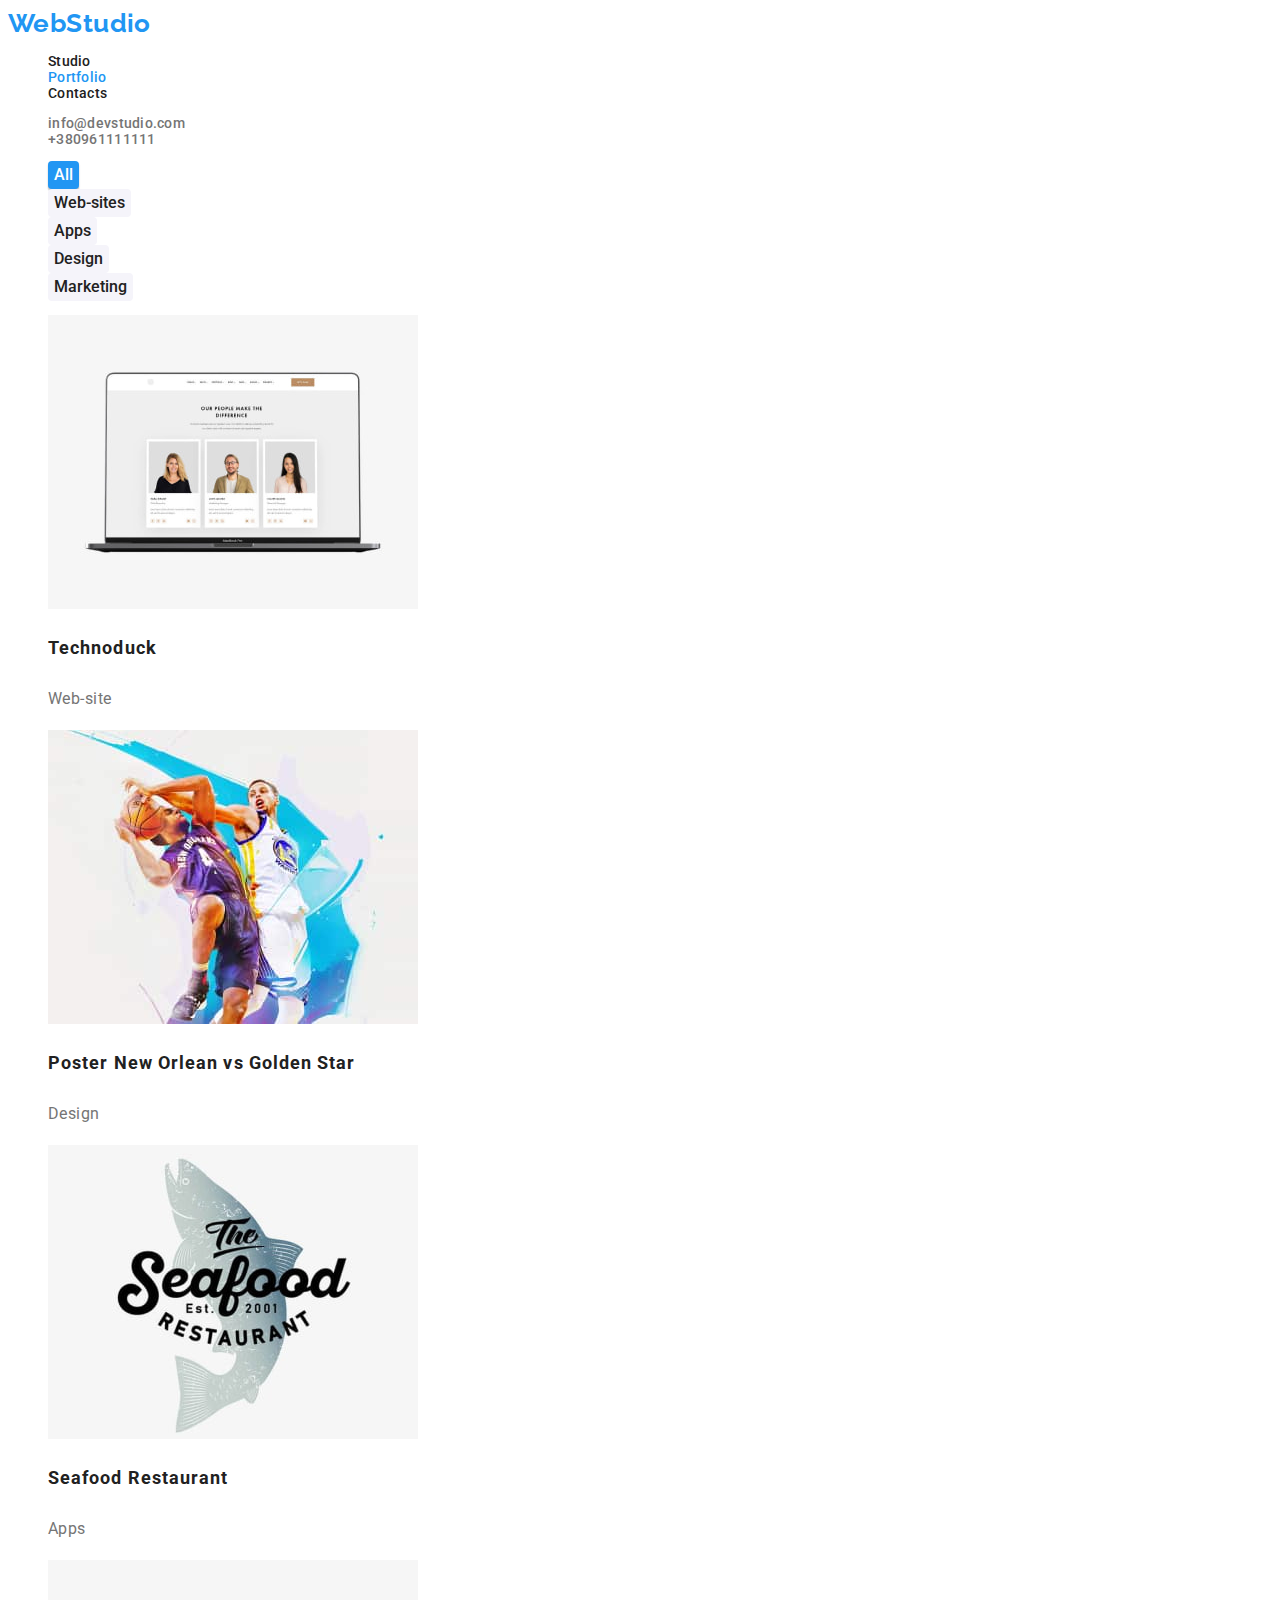
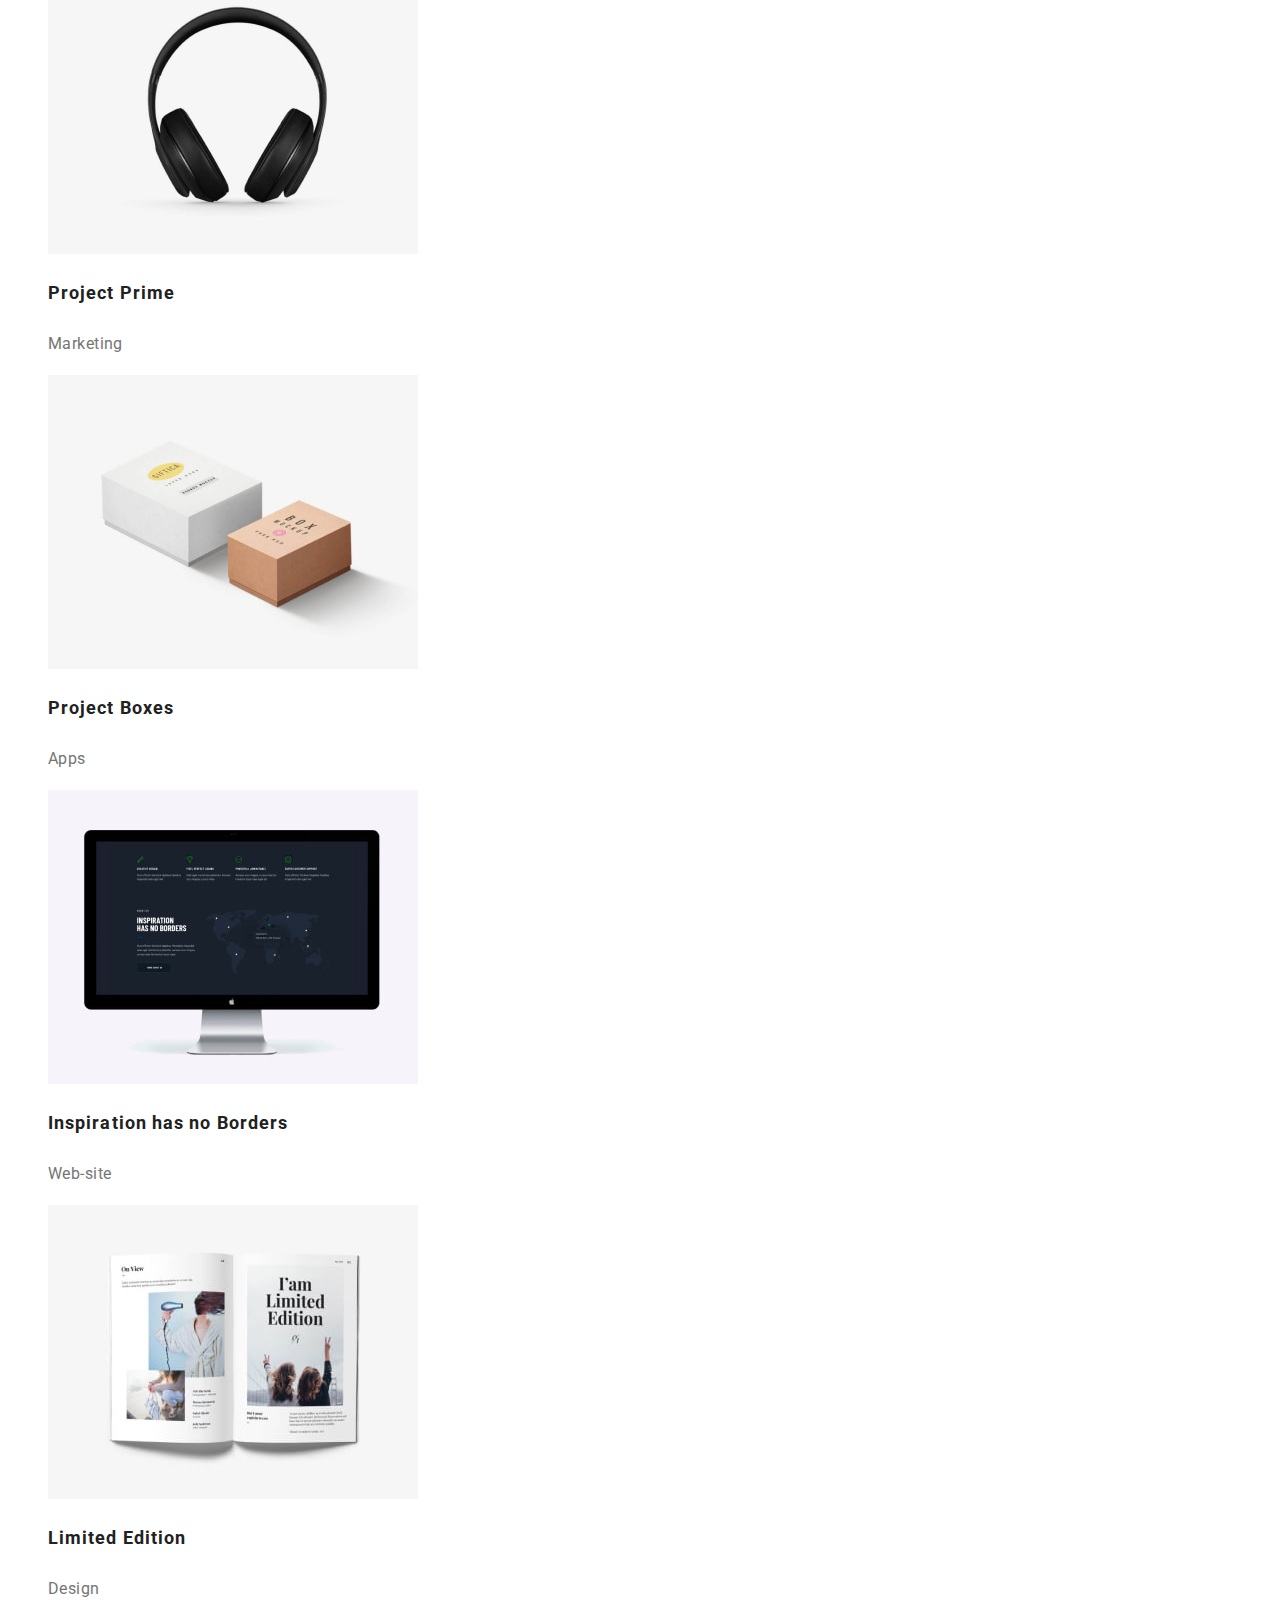
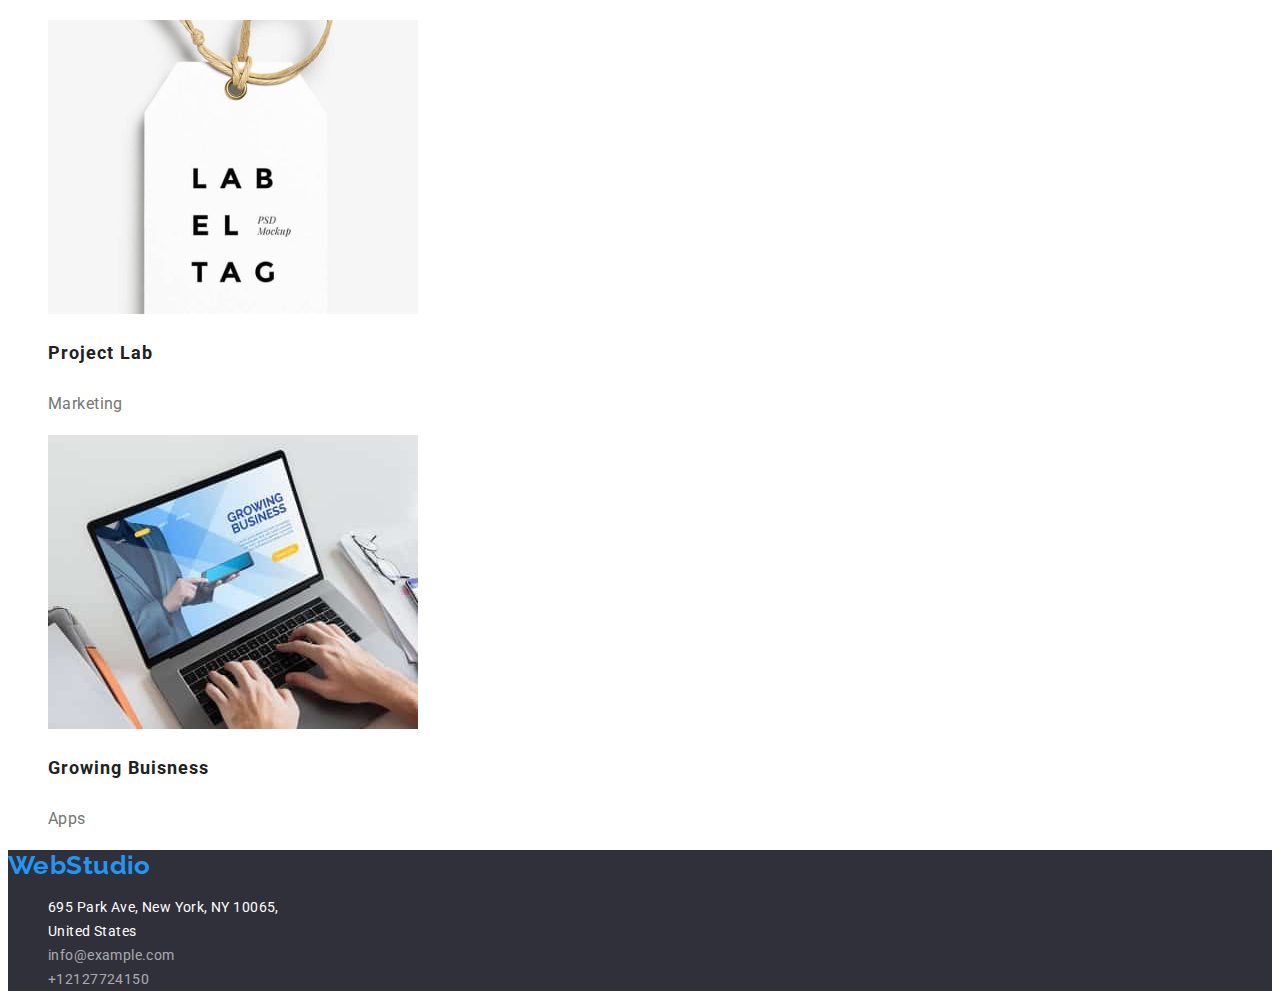
==== portfolio.html @ 9b54ccd7 "HW3 Clone, Copy & Paste" ====
<!DOCTYPE html>
<html lang="en">
  <head>
    <meta charset="UTF-8" />
    <meta http-equiv="X-UA-Compatible" content="IE=edge" />
    <meta name="viewport" content="width=device-width, initial-scale=1.0" />
    <title>Jose Portfolio HW</title>
    <!-- Link to css style sheet -->
    <link rel="stylesheet" href="./css/styles.css" />
    <link rel="preconnect" href="https://fonts.googleapis.com" />
    <link rel="preconnect" href="https://fonts.gstatic.com" crossorigin />
    <link
      href="https://fonts.googleapis.com/css2?family=Raleway:wght@700&family=Roboto:wght@400;500;700;900&display=swap"
      rel="stylesheet"
    />
  </head>
  <body>
    <header>
      <nav>
        <a class="logo" href="./index.html">WebStudio</a>
        <!-- Header Navigation -->
        <ul class="page-traverse">
          <li>
            <a class="traverse" href="./index.html" title="studio"
              >Studio</a
            >
          </li>
          <li>
            <a class="traverse current-page" href="./portfolio.html">Portfolio</a>
          </li>
          <li>
            <a class="traverse" href="#">Contacts</a>
          </li>
        </ul>
      </nav>
      <!-- Header Contact Details -->
      <ul class="header-contacts-list">
        <li>
          <a class="header-contacts-link" href="mailto:info@devstudio.com"
            >info@devstudio.com</a
          >
        </li>
        <li>
          <a class="header-contacts-link" href="tel:+380961111111">+380961111111</a>
        </li>
      </ul>
    </header>
    <!-- Filters Section -->
    <main>
      <section>
        <ul>
          <li><button class="portfolio-filter current-filter" type="button">All</button></li>
          <li><button class="portfolio-filter" type="button">Web-sites</button></li>
          <li><button class="portfolio-filter" type="button">Apps</button></li>
          <li><button class="portfolio-filter" type="button">Design</button></li>
          <li><button class="portfolio-filter" type="button">Marketing</button></li>
        </ul>
        <!-- Product Section -->
        <ul class="product-details-list">
          <li>
            <img
              src="./images/hportfolioimgone.jpg"
              alt="Image of open laptop"
              width="370"
            />
            <h3 class="product-details-item">Technoduck</h3>
            <p class="product-details-category">Web-site</p>
          </li>
          <li>
            <img
              src="./images/iportfolioimgtwo.jpg"
              alt="Image of two basketball players"
              width="370"
            />
            <h3 class="product-details-item">Poster New Orlean vs Golden Star</h3>
            <p class="product-details-category">Design</p>
          </li>
          <li>
            <img
              src="./images/jportfolioimgthree.jpg"
              alt="Image of seafood restaraunt logo"
              width="370"
            />
            <h3 class="product-details-item">Seafood Restaurant</h3>
            <p class="product-details-category">Apps</p>
          </li>
          <li>
            <img
              src="./images/kportfolioimgfour.jpg"
              alt="Image of headphones"
              width="370"
            />
            <h3 class="product-details-item">Project Prime</h3>
            <p class="product-details-category">Marketing</p>
          </li>
          <li>
            <img
              src="./images/lportfolioimgfive.jpg"
              alt="Image of product boxes"
              width="370"
            />
            <h3 class="product-details-item">Project Boxes</h3>
            <p class="product-details-category">Apps</p>
          </li>
          <li>
            <img
              src="./images/mportfolioimgsix.jpg"
              alt="Image of iMac"
              width="370"
            />
            <h3 class="product-details-item">Inspiration has no Borders</h3>
            <p class="product-details-category">Web-site</p>
          </li>
          <li>
            <img
              src="./images/nportfolioimgseven.jpg"
              alt="Image of open book"
              width="370"
            />
            <h3 class="product-details-item">Limited Edition</h3>
            <p class="product-details-category">Design</p>
          </li>
          <li>
            <img
              src="./images/oportfolioimgeight.jpg"
              alt="Image of label tag"
              width="370"
            />
            <h3 class="product-details-item">Project Lab</h3>
            <p class="product-details-category">Marketing</p>
          </li>
          <li>
            <img
              src="./images/pportfolioimgnine.jpg"
              alt="Image of typing on laptop"
              width="370"
            />
            <h3 class="product-details-item">Growing Buisness</h3>
            <p class="product-details-category">Apps</p>
          </li>
        </ul>
      </section>
    </main>

    <footer class="footer-section">
      <a class="logo" href="./index.html">WebStudio</a>
      <address>
        <ul class="footer-contacts-list">
          <li>
            <a class="footer-contacts-address" href="https://goo.gl/maps/7hkbFZoG83Kui2D87"
              target="_blank"
              >695 Park Ave, New York, NY 10065, <br />
              United States</a
            >
          </li>
          <li>
            <a class="footer-contacts-link" href="mailto:info@example.com"
              >info@example.com</a
            >
          </li>
          <li>
            <a class="footer-contacts-link" href="tel:+12127724150">+12127724150</a>
          </li>
        </ul>
      </address>
    </footer>
  </body>
</html>
---- css/styles.css ----
/* Repeated Page Themes */
:root {
    --primary-text-color: #212121;
    --secondary-text-color: #757575;
}

body {
    font-family: 'Roboto';
    font-style: normal;
    font-size: 14px;
    font-weight: 400;
    letter-spacing: 0.03em;
    color: var(--primary-text-color);
    background-color: #FFFFFF;
}

ul {
    list-style-type: none;
}

/* Header */
.logo {
    font-family: 'Raleway';
    font-style: normal;
    font-weight: 700;
    font-size: 26px;
    line-height: calc(31/26);
    /* identical to box height */
    color: #2196F3;
    text-decoration: none;
}

.traverse {
    font-weight: 500;
    font-size: 14px;
    line-height: calc(16/14);
    letter-spacing: 0.02em;
    color: var(--primary-text-color);
    text-decoration: none

}

.current-page {
    color: rgba(33, 150, 243, 1);
}

.traverse:hover,
.traverse:focus {
    color: #2196F3;
}

.header-contacts-link {
    font-weight: 500;
    font-size: 14px;
    line-height: calc(16/14);
    letter-spacing: 0.02em;
    color: var(--secondary-text-color);
    text-decoration: none
}

.header-contacts-link:hover,
.header-contacts-link:focus {
    color: #2196F3;
}

/* Hero Section */
.hero {
    background-color: #2F303A;
}

.hero-title {
    font-weight: 900;
    font-size: 44px;
    line-height: calc(60/44);
    /* or 136% */
    text-align: center;
    letter-spacing: 0.06em;
    text-transform: uppercase;
    color: #FFFFFF;
}

.hero-button {
    font-family: 'Roboto';
    font-weight: 700;
    font-size: 16px;
    line-height: calc(30/16);
    /* identical to box height, or 188% */
    display: flex;
    align-items: center;
    text-align: center;
    letter-spacing: 0.06em;
    color: #FFFFFF;
    background-color: #2196F3;
    box-shadow: 0px 4px 4px rgba(0, 0, 0, 0.15);
    border-radius: 4px;
    cursor: pointer
}

.hero-button:hover,
.hero-button:focus {
    background-color: rgba(24, 140, 232, 1);
}

/* Benefits */
.benefit-title {
    font-weight: 700;
    line-height: calc(16/14);
    text-transform: uppercase;
}

.benefit-summary {
    line-height: calc(24/14);
    /* or 171% */
    color: var(--secondary-text-color);
}

/* What we do */
.what-we-do-title {
    font-weight: 700;
    font-size: 36px;
    line-height: calc(42/36);
    text-align: center;
}

/* Our Team Bottom */
.our-team {
    background-color: #F5F4FA;
}

.our-team-title {
    font-weight: 700;
    font-size: 36px;
    line-height: calc(42/36);
    text-align: center;
}

.our-team-name {
    font-weight: 500;
    font-size: 16px;
    line-height: calc(19/16);
    /* identical to box height */    
    text-align: center;
}

.our-team-role {
    font-size: 16px;
    line-height: calc(19/16);
    /* identical to box height */
    text-align: center;
    color: var(--secondary-text-color);
}

/* Footer */
.footer-section {
    background-color: #2F303A;
}

.footer-contacts-address {
    font-family: 'Roboto';
    font-style: normal;
    font-weight: 400;
    font-size: 14px;
    line-height: calc(24/14);
    /* or 171% */
    letter-spacing: 0.03em;
    color: #FFFFFF;
    text-decoration: none;
}

.footer-contacts-address:hover,
.footer-contacts-address:focus {
    color: #2196F3;
}

.footer-contacts-link {
    font-family: 'Roboto';
    font-style: normal;
    font-weight: 400;
    font-size: 14px;
    line-height: calc(24/14);
    /* or 171% */    
    color: rgba(255, 255, 255, 0.6);
    text-decoration: none;
}

.footer-contacts-link:hover,
.footer-contacts-link:focus {
    color: #2196F3;
}

/* Porfolio Styles */
/* Portfolio Filters Section */
.portfolio-filter {
    font-family: 'Roboto';
    font-weight: 500;
    font-size: 16px;
    line-height: calc(26/16);
    /* identical to box height, or 162% */   
    text-align: center;   
    color: var(--primary-text-color);
    background-color: #F5F4FA;
    border-radius: 4px;
    border: none;
    cursor: pointer;
}

.portfolio-filter:hover,
.portfolio-filter:focus {
    font-family: 'Roboto';
    font-style: normal;
    font-weight: 500;
    font-size: 16px;
    line-height: calc(26/16);
    /* identical to box height, or 162% */
    text-align: center;
    letter-spacing: 0.03em;
    color: #FFFFFF;
    background-color: #2196F3;
    /* shadow-middle */
    box-shadow: 0px 3px 1px rgba(0, 0, 0, 0.1), 0px 1px 2px
     rgba(0, 0, 0, 0.388), 0px 2px 2px rgba(0, 0, 0, 0.12);
    border-radius: 4px;
}

.current-filter {
    background-color: #2196F3;
    /* shadow-middle */    
    box-shadow: 0px 3px 1px rgba(0, 0, 0, 0.1), 0px 1px 2px
    rgba(0, 0, 0, 0.08), 0px 2px 2px rgba(0, 0, 0, 0.12);
    border-radius: 4px;
    color: white;
}

/* Portfiolio Product Section */
.product-details-item {    
    font-weight: 700;
    font-size: 18px;
    line-height: calc(36/18);
    /* identical to box height, or 200% */    
    letter-spacing: 0.06em;    
    color: var(--primary-text-color);
}

.product-details-category {
    font-size: 16px;
    line-height: calc(30/16);
    /* identical to box height, or 188% */
    color: var(--secondary-text-color);
}
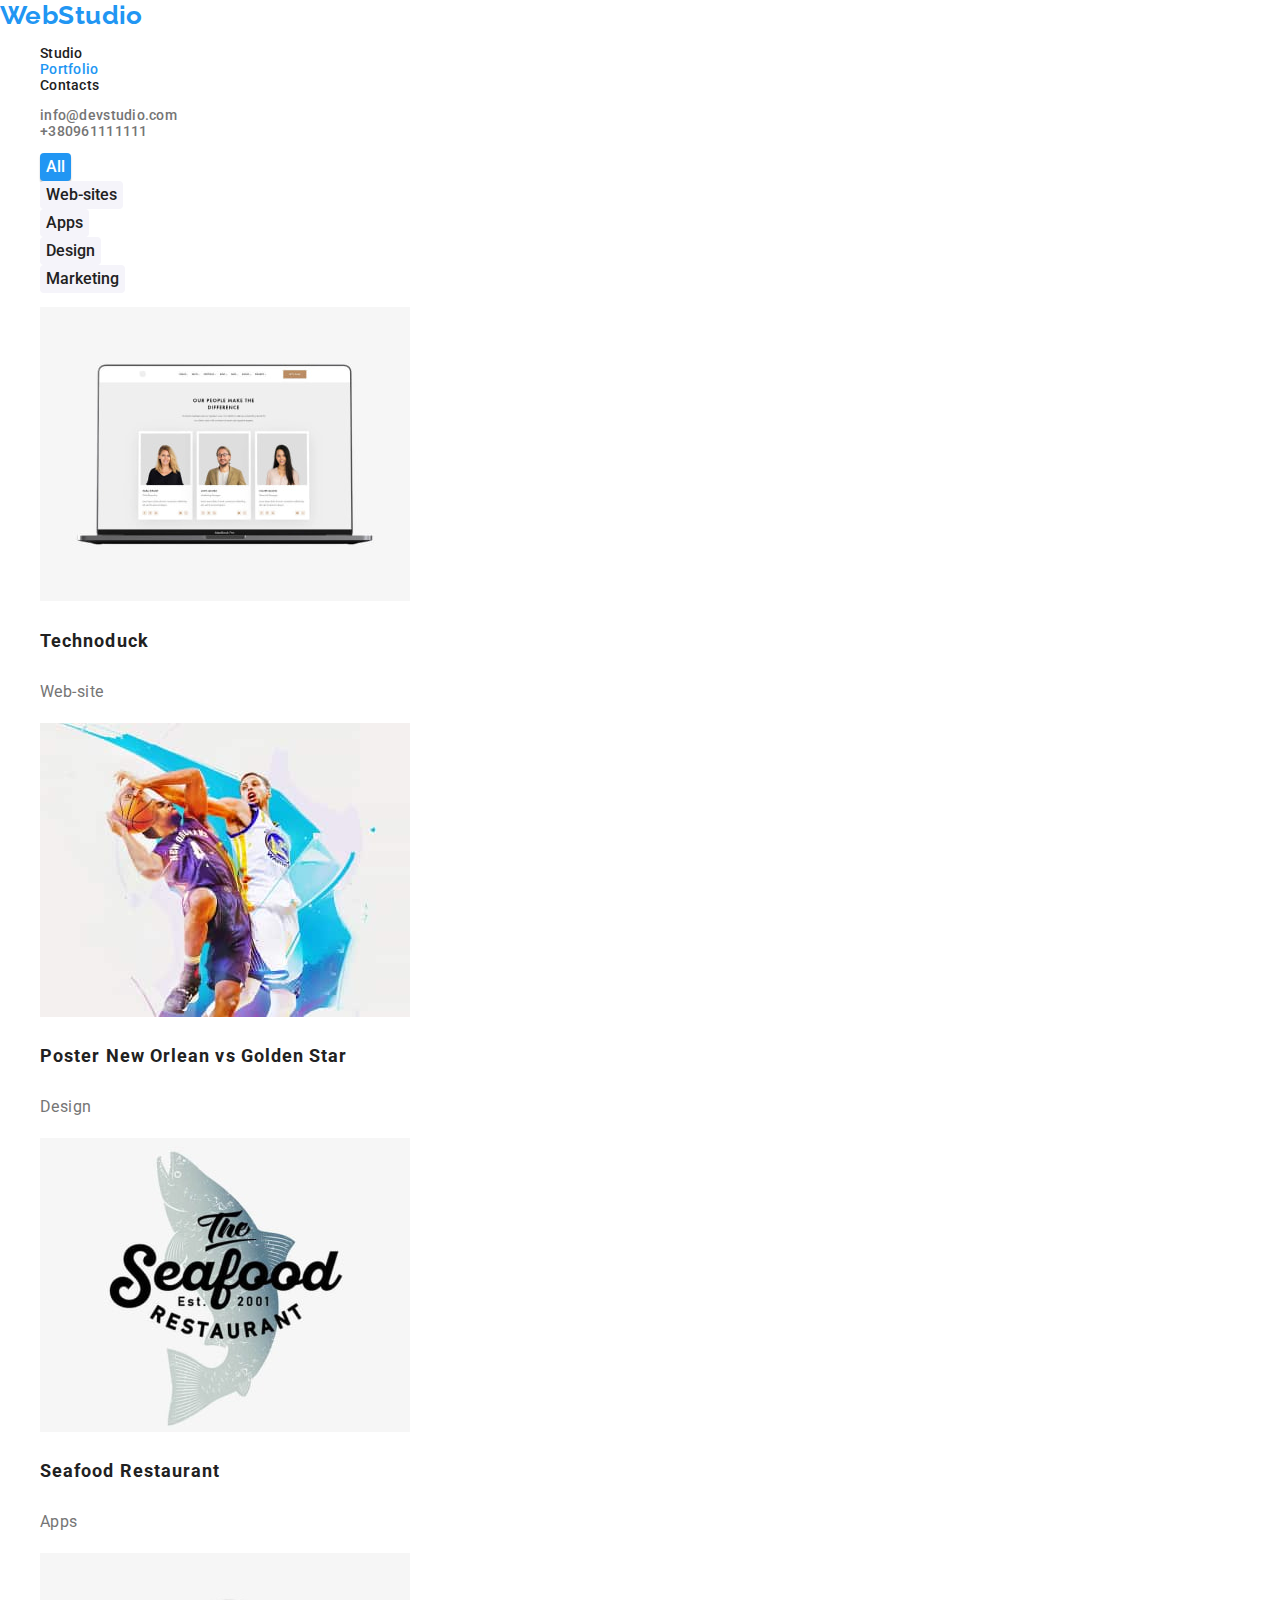
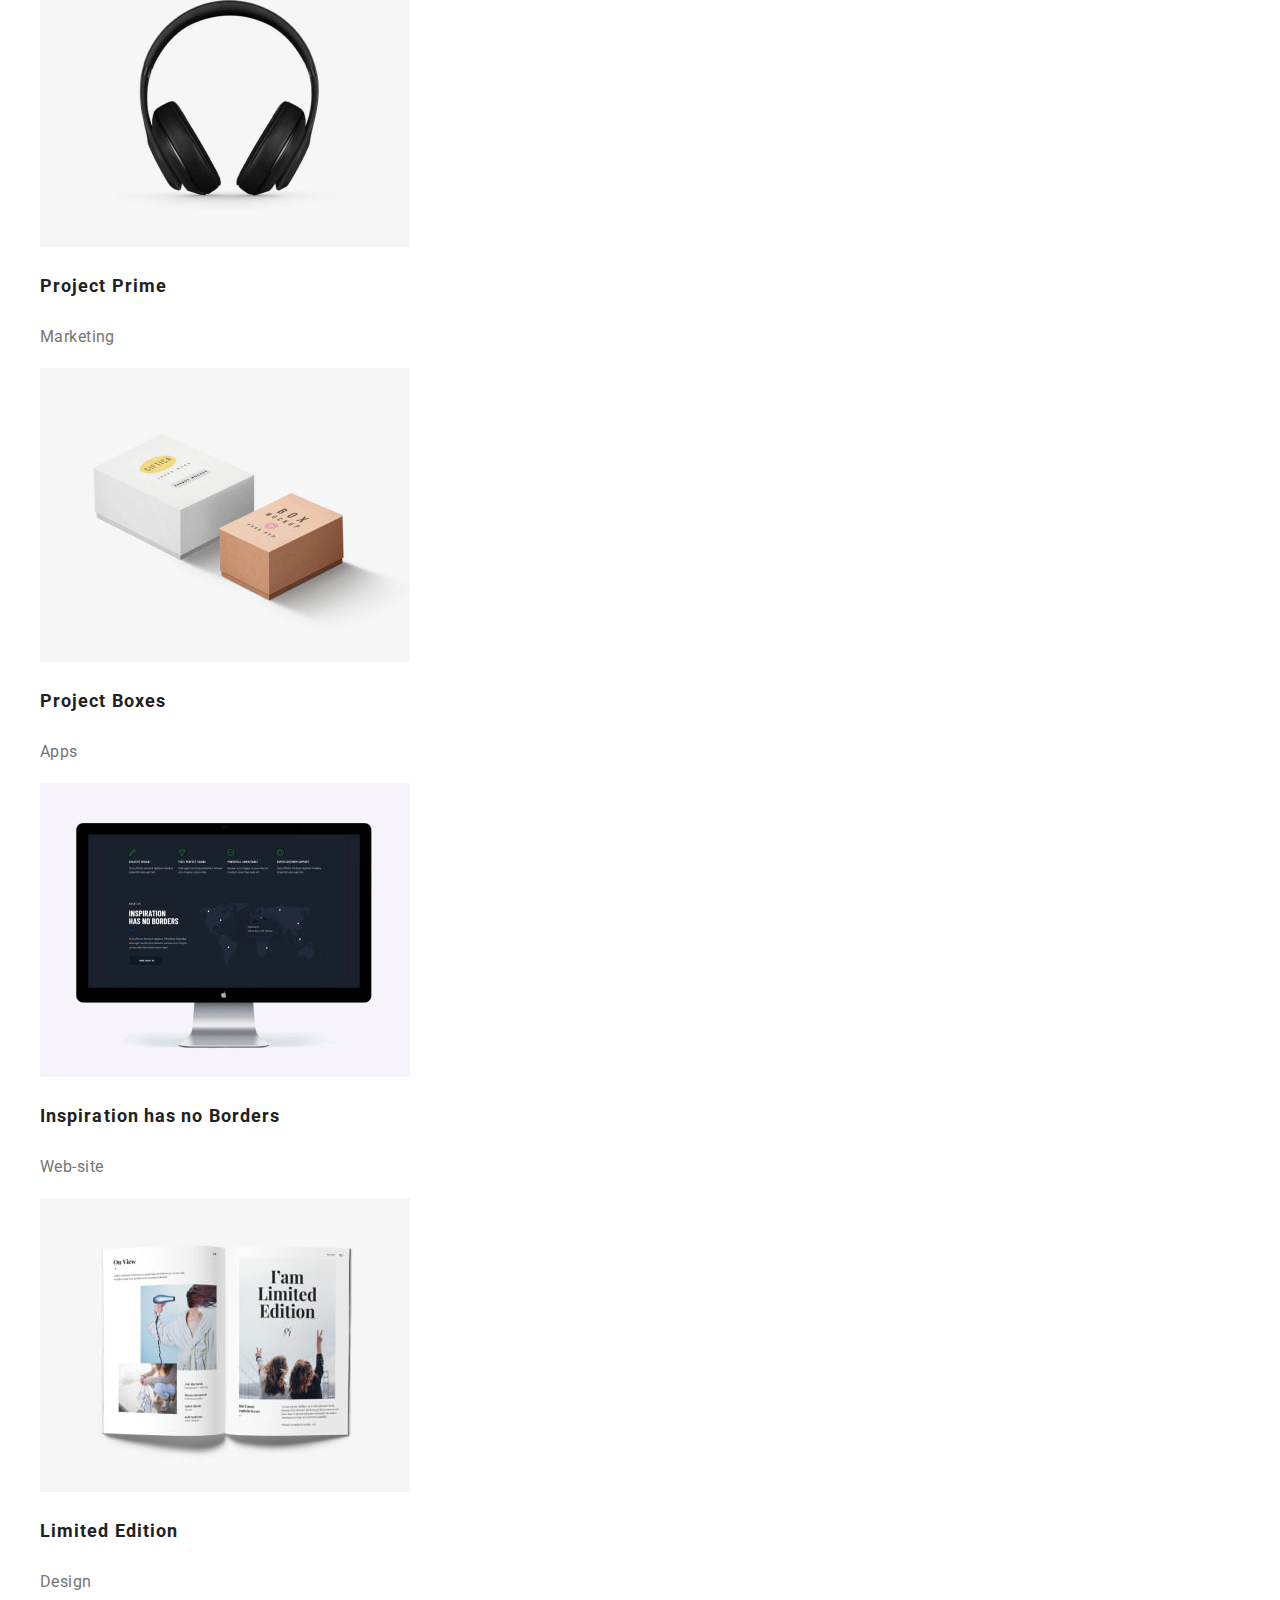
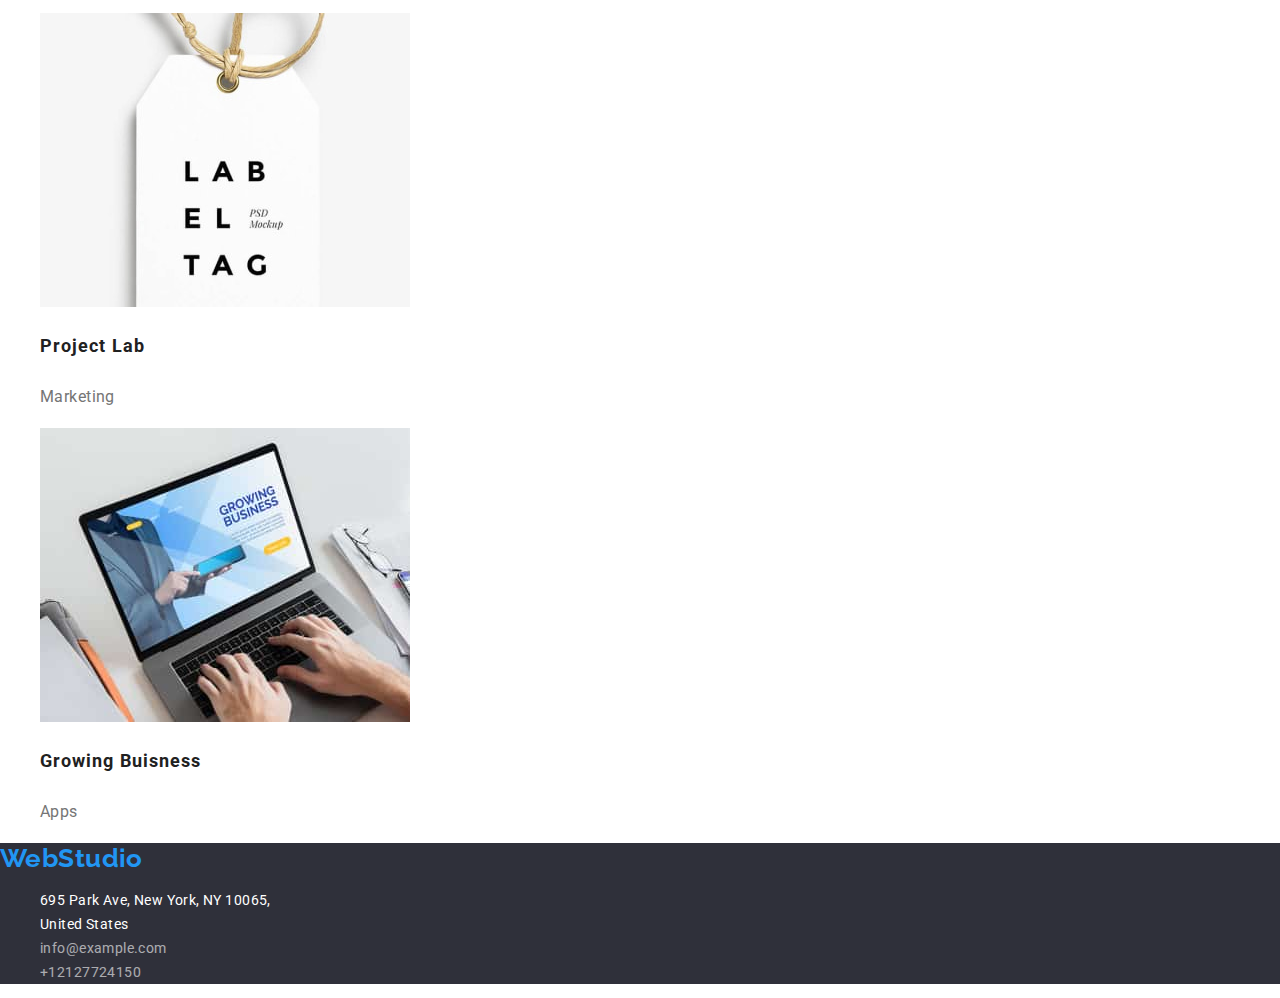
==== commit 0ad9b63f: "Module 2 feedback + mod norm" ====
--- a/portfolio.html
+++ b/portfolio.html
@@ -5,50 +5,49 @@
     <meta http-equiv="X-UA-Compatible" content="IE=edge" />
     <meta name="viewport" content="width=device-width, initial-scale=1.0" />
     <title>Jose Portfolio HW</title>
-    <!-- Link to css style sheet -->
-    <link rel="stylesheet" href="./css/styles.css" />
+  <!-- Link to fonts -->
     <link rel="preconnect" href="https://fonts.googleapis.com" />
     <link rel="preconnect" href="https://fonts.gstatic.com" crossorigin />
     <link
       href="https://fonts.googleapis.com/css2?family=Raleway:wght@700&family=Roboto:wght@400;500;700;900&display=swap"
       rel="stylesheet"
-    />
+      />
+       <!-- Link to modern normalizer styles sheet -->
+    <link rel="stylesheet" href="./modern-normalize-main/modern-normalize.css" />
+    <!-- Link to personal css style sheet -->
+    <link rel="stylesheet" href="./css/styles.css" />
   </head>
   <body>
     <header>
-      <nav>
-        <a class="logo" href="./index.html">WebStudio</a>
-        <!-- Header Navigation -->
-        <ul class="page-traverse">
-          <li>
-            <a class="traverse" href="./index.html" title="studio"
-              >Studio</a
-            >
+      <nav class="header-navigation">
+        <a class="header-logo" href="./index.html">WebStudio</a>
+        <!-- Header Navigation -->        
+          <ul class="header-navigation-list">
+            <li class="header-navigation-item">
+              <a class="header-navigation-link" href="./index.html" title="studio">Studio</a>
+            </li class="header-navigation-item">
+            <li class="header-navigation-item">
+              <a class="header-navigation-link current-page" href="./portfolio.html">Portfolio</a>
+            </li>
+            <li class="header-navigation-item">
+              <a class="header-navigation-link" href="#">Contacts</a>
+            </li>
+          </ul>
+      </nav>
+      <!-- Header Contact Details -->
+        <ul class="header-contacts-list">
+          <li class="header-contacts-item">
+            <a class="header-contacts-link" href="mailto:info@devstudio.com">info@devstudio.com</a>
           </li>
-          <li>
-            <a class="traverse current-page" href="./portfolio.html">Portfolio</a>
-          </li>
-          <li>
-            <a class="traverse" href="#">Contacts</a>
+          <li class="header-contacts-item">
+            <a class="header-contacts-link" href="tel:+380961111111">+380961111111</a>
           </li>
         </ul>
-      </nav>
-      <!-- Header Contact Details -->
-      <ul class="header-contacts-list">
-        <li>
-          <a class="header-contacts-link" href="mailto:info@devstudio.com"
-            >info@devstudio.com</a
-          >
-        </li>
-        <li>
-          <a class="header-contacts-link" href="tel:+380961111111">+380961111111</a>
-        </li>
-      </ul>
     </header>
     <!-- Filters Section -->
     <main>
-      <section>
-        <ul>
+      <section class="button-section">
+        <ul class="button-list">
           <li><button class="portfolio-filter current-filter" type="button">All</button></li>
           <li><button class="portfolio-filter" type="button">Web-sites</button></li>
           <li><button class="portfolio-filter" type="button">Apps</button></li>
@@ -57,85 +56,85 @@
         </ul>
         <!-- Product Section -->
         <ul class="product-details-list">
-          <li>
+          <li class="product-details-item">
             <img
               src="./images/hportfolioimgone.jpg"
               alt="Image of open laptop"
               width="370"
             />
-            <h3 class="product-details-item">Technoduck</h3>
+            <h3 class="product-details-title">Technoduck</h3>
             <p class="product-details-category">Web-site</p>
           </li>
-          <li>
+          <li class="product-details-item">
             <img
               src="./images/iportfolioimgtwo.jpg"
               alt="Image of two basketball players"
               width="370"
             />
-            <h3 class="product-details-item">Poster New Orlean vs Golden Star</h3>
+            <h3 class="product-details-title">Poster New Orlean vs Golden Star</h3>
             <p class="product-details-category">Design</p>
           </li>
-          <li>
+          <li class="product-details-item">
             <img
               src="./images/jportfolioimgthree.jpg"
               alt="Image of seafood restaraunt logo"
               width="370"
             />
-            <h3 class="product-details-item">Seafood Restaurant</h3>
+            <h3 class="product-details-title">Seafood Restaurant</h3>
             <p class="product-details-category">Apps</p>
           </li>
-          <li>
+          <li class="product-details-item">
             <img
               src="./images/kportfolioimgfour.jpg"
               alt="Image of headphones"
               width="370"
             />
-            <h3 class="product-details-item">Project Prime</h3>
+            <h3 class="product-details-title">Project Prime</h3>
             <p class="product-details-category">Marketing</p>
           </li>
-          <li>
+          <li class="product-details-item">
             <img
               src="./images/lportfolioimgfive.jpg"
               alt="Image of product boxes"
               width="370"
             />
-            <h3 class="product-details-item">Project Boxes</h3>
+            <h3 class="product-details-title">Project Boxes</h3>
             <p class="product-details-category">Apps</p>
           </li>
-          <li>
+          <li class="product-details-item">
             <img
               src="./images/mportfolioimgsix.jpg"
               alt="Image of iMac"
               width="370"
             />
-            <h3 class="product-details-item">Inspiration has no Borders</h3>
+            <h3 class="product-details-title">Inspiration has no Borders</h3>
             <p class="product-details-category">Web-site</p>
           </li>
-          <li>
+          <li class="product-details-item">
             <img
               src="./images/nportfolioimgseven.jpg"
               alt="Image of open book"
               width="370"
             />
-            <h3 class="product-details-item">Limited Edition</h3>
+            <h3 class="product-details-title">Limited Edition</h3>
             <p class="product-details-category">Design</p>
           </li>
-          <li>
+          <li class="product-details-item">
             <img
               src="./images/oportfolioimgeight.jpg"
               alt="Image of label tag"
               width="370"
             />
-            <h3 class="product-details-item">Project Lab</h3>
+            <h3 class="product-details-title">Project Lab</h3>
             <p class="product-details-category">Marketing</p>
           </li>
-          <li>
+          <li class="product-details-item">
             <img
               src="./images/pportfolioimgnine.jpg"
               alt="Image of typing on laptop"
               width="370"
             />
-            <h3 class="product-details-item">Growing Buisness</h3>
+            <h3 class="product-details-title">Growing Buisness</h3>
             <p class="product-details-category">Apps</p>
           </li>
         </ul>
@@ -143,22 +142,20 @@
     </main>
 
     <footer class="footer-section">
-      <a class="logo" href="./index.html">WebStudio</a>
+         <a class="footer-logo" href="./index.html">WebStudio</a>
       <address>
         <ul class="footer-contacts-list">
-          <li>
+          <li class="footer-contacts-item">
             <a class="footer-contacts-address" href="https://goo.gl/maps/7hkbFZoG83Kui2D87"
               target="_blank"
               >695 Park Ave, New York, NY 10065, <br />
               United States</a
             >
           </li>
-          <li>
-            <a class="footer-contacts-link" href="mailto:info@example.com"
-              >info@example.com</a
-            >
+          <li class="footer-contacts-item">
+            <a class="footer-contacts-link" href="mailto:info@example.com">info@example.com</a>
           </li>
-          <li>
+          <li class="footer-contacts-item">
             <a class="footer-contacts-link" href="tel:+12127724150">+12127724150</a>
           </li>
         </ul>
--- a/css/styles.css
+++ b/css/styles.css
@@ -2,6 +2,12 @@
 :root {
     --primary-text-color: #212121;
     --secondary-text-color: #757575;
+    --primary-title-color: #212121;
+    --secondary-title-color: #ffffff;
+    --accent-color: #2196F3;
+    --background-dark-color: #F5F4FA;
+    --background-light-color: #ffffff;
+    --background-darkest-color: #2F303A;
 }
 
 body {
@@ -11,42 +17,46 @@
     font-weight: 400;
     letter-spacing: 0.03em;
     color: var(--primary-text-color);
-    background-color: #FFFFFF;
+    background-color: var(--background-light-color);
 }
 
 ul {
     list-style-type: none;
 }
 
+a {
+    text-decoration: none;
+}
+
 /* Header */
-.logo {
+.header-logo {
     font-family: 'Raleway';
     font-style: normal;
     font-weight: 700;
     font-size: 26px;
     line-height: calc(31/26);
-    /* identical to box height */
-    color: #2196F3;
-    text-decoration: none;
-}
-
-.traverse {
+    color: var(--accent-color);
+}
+
+.header-navigation-link {
     font-weight: 500;
     font-size: 14px;
     line-height: calc(16/14);
     letter-spacing: 0.02em;
     color: var(--primary-text-color);
-    text-decoration: none
-
 }
 
 .current-page {
-    color: rgba(33, 150, 243, 1);
-}
-
-.traverse:hover,
-.traverse:focus {
-    color: #2196F3;
+    font-weight: 500;
+    font-size: 14px;
+    line-height: calc(16/14);
+    letter-spacing: 0.02em;
+    color: var(--accent-color);
+}
+
+.header-navigation-link:hover,
+.header-navigation-link:focus {
+    color: var(--accent-color);
 }
 
 .header-contacts-link {
@@ -55,28 +65,26 @@
     line-height: calc(16/14);
     letter-spacing: 0.02em;
     color: var(--secondary-text-color);
-    text-decoration: none
 }
 
 .header-contacts-link:hover,
 .header-contacts-link:focus {
-    color: #2196F3;
+    color: var(--accent-color);
 }
 
 /* Hero Section */
 .hero {
-    background-color: #2F303A;
+    background-color: var(--background-darkest-color);
 }
 
 .hero-title {
     font-weight: 900;
     font-size: 44px;
     line-height: calc(60/44);
-    /* or 136% */
     text-align: center;
     letter-spacing: 0.06em;
     text-transform: uppercase;
-    color: #FFFFFF;
+    color: var(--secondary-title-color);
 }
 
 .hero-button {
@@ -84,13 +92,12 @@
     font-weight: 700;
     font-size: 16px;
     line-height: calc(30/16);
-    /* identical to box height, or 188% */
     display: flex;
     align-items: center;
     text-align: center;
     letter-spacing: 0.06em;
     color: #FFFFFF;
-    background-color: #2196F3;
+    background-color: var(--accent-color);
     box-shadow: 0px 4px 4px rgba(0, 0, 0, 0.15);
     border-radius: 4px;
     cursor: pointer
@@ -98,7 +105,8 @@
 
 .hero-button:hover,
 .hero-button:focus {
-    background-color: rgba(24, 140, 232, 1);
+    background: #188ce8;
+    opacity: 1;
 }
 
 /* Benefits */
@@ -110,7 +118,6 @@
 
 .benefit-summary {
     line-height: calc(24/14);
-    /* or 171% */
     color: var(--secondary-text-color);
 }
 
@@ -123,8 +130,8 @@
 }
 
 /* Our Team Bottom */
-.our-team {
-    background-color: #F5F4FA;
+.our-team-section {
+    background-color: var(--background-dark-color);
 }
 
 .our-team-title {
@@ -137,22 +144,29 @@
 .our-team-name {
     font-weight: 500;
     font-size: 16px;
+    line-height: calc(19/16);    
+    text-align: center;
+}
+
+.our-team-role {
+    font-size: 16px;
     line-height: calc(19/16);
-    /* identical to box height */    
-    text-align: center;
-}
-
-.our-team-role {
-    font-size: 16px;
-    line-height: calc(19/16);
-    /* identical to box height */
     text-align: center;
     color: var(--secondary-text-color);
 }
 
 /* Footer */
 .footer-section {
-    background-color: #2F303A;
+    background-color: var(--background-darkest-color);
+}
+
+.footer-logo {
+    font-family: 'Raleway';
+    font-style: normal;
+    font-weight: 700;
+    font-size: 26px;
+    line-height: calc(31/26);
+    color: var(--accent-color);
 }
 
 .footer-contacts-address {
@@ -161,15 +175,13 @@
     font-weight: 400;
     font-size: 14px;
     line-height: calc(24/14);
-    /* or 171% */
     letter-spacing: 0.03em;
-    color: #FFFFFF;
-    text-decoration: none;
+    color: var(--secondary-title-color);
 }
 
 .footer-contacts-address:hover,
 .footer-contacts-address:focus {
-    color: #2196F3;
+    color: var(--accent-color);
 }
 
 .footer-contacts-link {
@@ -178,27 +190,26 @@
     font-weight: 400;
     font-size: 14px;
     line-height: calc(24/14);
-    /* or 171% */    
-    color: rgba(255, 255, 255, 0.6);
-    text-decoration: none;
+    color: var(--secondary-title-color);
+    opacity: 0.6;
+  
 }
 
 .footer-contacts-link:hover,
 .footer-contacts-link:focus {
-    color: #2196F3;
-}
-
-/* Porfolio Styles */
+    color: var(--accent-color);
+}
+
+/* Portfolio Styles */
 /* Portfolio Filters Section */
 .portfolio-filter {
     font-family: 'Roboto';
     font-weight: 500;
     font-size: 16px;
-    line-height: calc(26/16);
-    /* identical to box height, or 162% */   
+    line-height: calc(26/16);  
     text-align: center;   
     color: var(--primary-text-color);
-    background-color: #F5F4FA;
+    background-color: var(--background-dark-color);
     border-radius: 4px;
     border: none;
     cursor: pointer;
@@ -211,32 +222,28 @@
     font-weight: 500;
     font-size: 16px;
     line-height: calc(26/16);
-    /* identical to box height, or 162% */
     text-align: center;
     letter-spacing: 0.03em;
-    color: #FFFFFF;
-    background-color: #2196F3;
-    /* shadow-middle */
+    color: var(--secondary-title-color);
+    background-color: var(--accent-color);
     box-shadow: 0px 3px 1px rgba(0, 0, 0, 0.1), 0px 1px 2px
      rgba(0, 0, 0, 0.388), 0px 2px 2px rgba(0, 0, 0, 0.12);
     border-radius: 4px;
 }
 
 .current-filter {
-    background-color: #2196F3;
-    /* shadow-middle */    
+    background-color: var(--accent-color);   
     box-shadow: 0px 3px 1px rgba(0, 0, 0, 0.1), 0px 1px 2px
     rgba(0, 0, 0, 0.08), 0px 2px 2px rgba(0, 0, 0, 0.12);
     border-radius: 4px;
-    color: white;
-}
-
-/* Portfiolio Product Section */
-.product-details-item {    
+    color: var(--secondary-title-color);
+}
+
+/* Portfolio Product Section */
+.product-details-title {    
     font-weight: 700;
     font-size: 18px;
-    line-height: calc(36/18);
-    /* identical to box height, or 200% */    
+    line-height: calc(36/18);  
     letter-spacing: 0.06em;    
     color: var(--primary-text-color);
 }
@@ -244,7 +251,6 @@
 .product-details-category {
     font-size: 16px;
     line-height: calc(30/16);
-    /* identical to box height, or 188% */
-    color: var(--secondary-text-color);
-}
-
+    color: var(--secondary-text-color);
+}
+
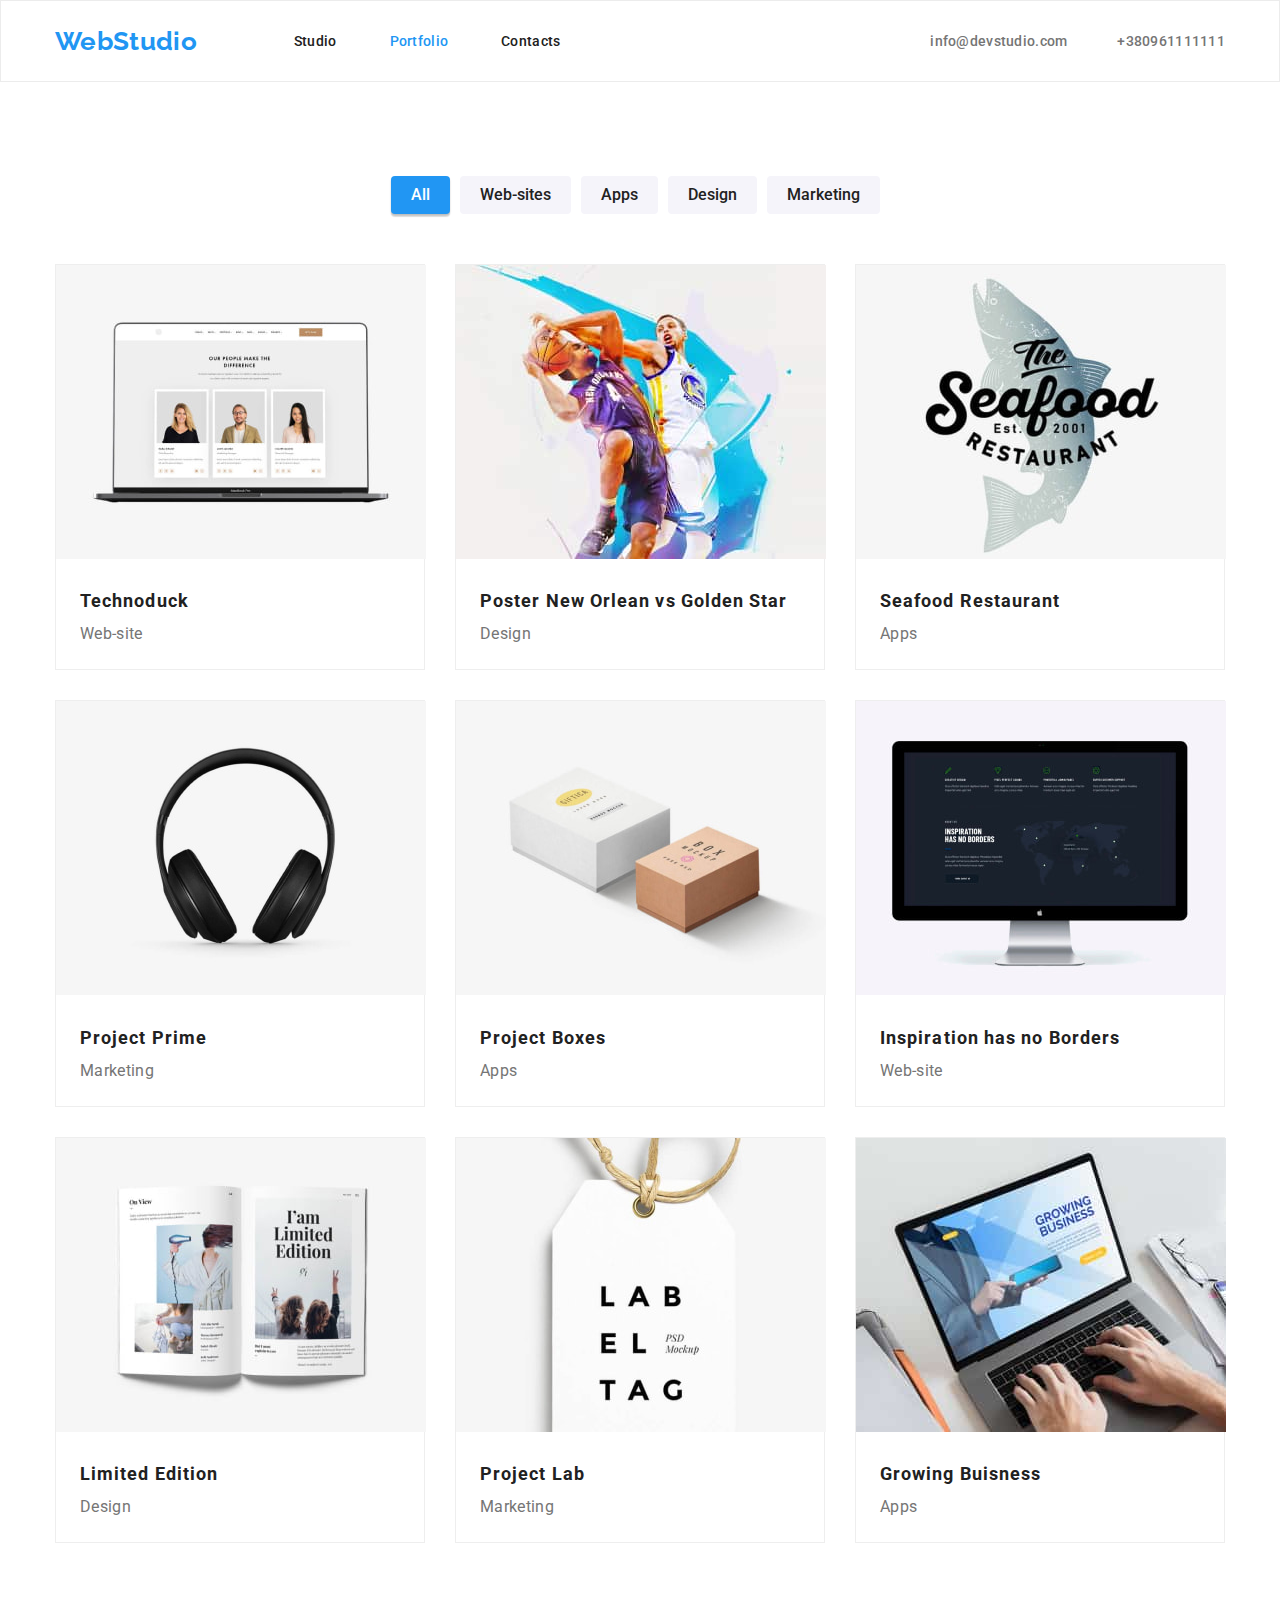
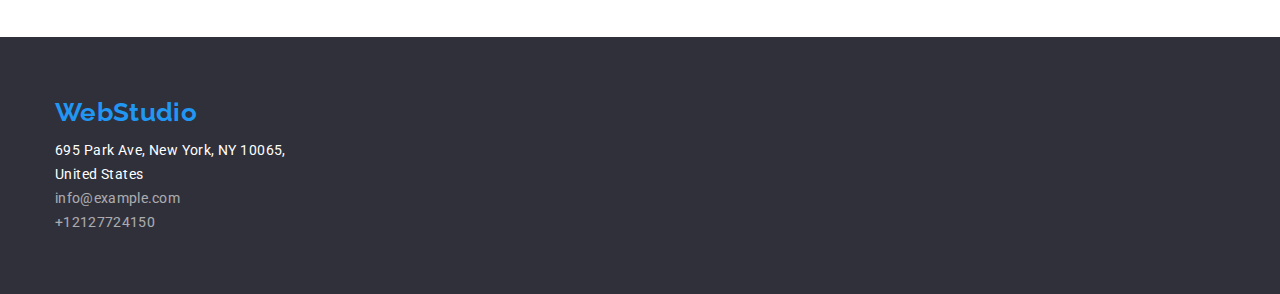
==== commit cefd260b: "module 3 submission 1" ====
--- a/portfolio.html
+++ b/portfolio.html
@@ -4,162 +4,182 @@
     <meta charset="UTF-8" />
     <meta http-equiv="X-UA-Compatible" content="IE=edge" />
     <meta name="viewport" content="width=device-width, initial-scale=1.0" />
-    <title>Jose Portfolio HW</title>
-  <!-- Link to fonts -->
+    <!-- Link to modern normalizer styles sheet -->
+    <link rel="stylesheet" href="https://cdnjs.cloudflare.com/ajax/libs/modern-normalize/1.0.0/modern-normalize.min.css"
+    />
+    <title>Joses' Coding Demo Course HW</title>
+    <!-- Link to fonts -->
     <link rel="preconnect" href="https://fonts.googleapis.com" />
     <link rel="preconnect" href="https://fonts.gstatic.com" crossorigin />
     <link
       href="https://fonts.googleapis.com/css2?family=Raleway:wght@700&family=Roboto:wght@400;500;700;900&display=swap"
-      rel="stylesheet"
-      />
-       <!-- Link to modern normalizer styles sheet -->
-    <link rel="stylesheet" href="./modern-normalize-main/modern-normalize.css" />
+      rel="stylesheet"/>
     <!-- Link to personal css style sheet -->
     <link rel="stylesheet" href="./css/styles.css" />
   </head>
+
   <body>
-    <header>
-      <nav class="header-navigation">
-        <a class="header-logo" href="./index.html">WebStudio</a>
-        <!-- Header Navigation -->        
-          <ul class="header-navigation-list">
-            <li class="header-navigation-item">
-              <a class="header-navigation-link" href="./index.html" title="studio">Studio</a>
-            </li class="header-navigation-item">
-            <li class="header-navigation-item">
-              <a class="header-navigation-link current-page" href="./portfolio.html">Portfolio</a>
+    <header class="header-section">
+      <div class="container header-container">
+        <nav class="header-navigation">
+          <a class="logo header-logo" href="./index.html">WebStudio</a>
+          <!-- Header Navigation -->        
+            <ul class="header-navigation-list">
+              <li class="header-navigation-item">
+                <a class="header-navigation-link" href="./index.html" title="studio">Studio</a>
+              </li class="header-navigation-item">
+              <li class="header-navigation-item">
+                <a class="header-navigation-link current-page" href="./portfolio.html">Portfolio</a>
+              </li>
+              <li class="header-navigation-item">
+                <a class="header-navigation-link" href="#">Contacts</a>
+              </li>
+            </ul>
+        </nav>
+
+        <!-- Header Contact Details -->
+          <ul class="header-contacts-list">
+            <li class="header-contacts-item">
+              <a class="header-contacts-link" href="mailto:info@devstudio.com">info@devstudio.com</a>
             </li>
-            <li class="header-navigation-item">
-              <a class="header-navigation-link" href="#">Contacts</a>
+            <li class="header-contacts-item">
+              <a class="header-contacts-link" href="tel:+380961111111">+380961111111</a>
             </li>
           </ul>
-      </nav>
-      <!-- Header Contact Details -->
-        <ul class="header-contacts-list">
-          <li class="header-contacts-item">
-            <a class="header-contacts-link" href="mailto:info@devstudio.com">info@devstudio.com</a>
-          </li>
-          <li class="header-contacts-item">
-            <a class="header-contacts-link" href="tel:+380961111111">+380961111111</a>
-          </li>
-        </ul>
+      </div>
     </header>
+
     <!-- Filters Section -->
     <main>
-      <section class="button-section">
-        <ul class="button-list">
-          <li><button class="portfolio-filter current-filter" type="button">All</button></li>
-          <li><button class="portfolio-filter" type="button">Web-sites</button></li>
-          <li><button class="portfolio-filter" type="button">Apps</button></li>
-          <li><button class="portfolio-filter" type="button">Design</button></li>
-          <li><button class="portfolio-filter" type="button">Marketing</button></li>
-        </ul>
+      <section class="section portfolio-button-section">
+        <div class="container">
+          <ul class="portfolio-button-list">
+            <li><button class="portfolio-filter current-filter" type="button">All</button></li>
+            <li><button class="portfolio-filter" type="button">Web-sites</button></li>
+            <li><button class="portfolio-filter" type="button">Apps</button></li>
+            <li><button class="portfolio-filter" type="button">Design</button></li>
+            <li><button class="portfolio-filter" type="button">Marketing</button></li>
+          </ul>
+        </div>
+
         <!-- Product Section -->
-        <ul class="product-details-list">
-          <li class="product-details-item">
-            <img
-              src="./images/hportfolioimgone.jpg"
-              alt="Image of open laptop"
-              width="370"
-            />
-            <h3 class="product-details-title">Technoduck</h3>
-            <p class="product-details-category">Web-site</p>
-          </li>
-          <li class="product-details-item">
-            <img
-              src="./images/iportfolioimgtwo.jpg"
-              alt="Image of two basketball players"
-              width="370"
-            />
-            <h3 class="product-details-title">Poster New Orlean vs Golden Star</h3>
-            <p class="product-details-category">Design</p>
-          </li>
-          <li class="product-details-item">
-            <img
-              src="./images/jportfolioimgthree.jpg"
-              alt="Image of seafood restaraunt logo"
-              width="370"
-            />
-            <h3 class="product-details-title">Seafood Restaurant</h3>
-            <p class="product-details-category">Apps</p>
-          </li>
-          <li class="product-details-item">
-            <img
-              src="./images/kportfolioimgfour.jpg"
-              alt="Image of headphones"
-              width="370"
-            />
-            <h3 class="product-details-title">Project Prime</h3>
-            <p class="product-details-category">Marketing</p>
-          </li>
-          <li class="product-details-item">
-            <img
-              src="./images/lportfolioimgfive.jpg"
-              alt="Image of product boxes"
-              width="370"
-            />
-            <h3 class="product-details-title">Project Boxes</h3>
-            <p class="product-details-category">Apps</p>
-          </li>
-          <li class="product-details-item">
-            <img
-              src="./images/mportfolioimgsix.jpg"
-              alt="Image of iMac"
-              width="370"
-            />
-            <h3 class="product-details-title">Inspiration has no Borders</h3>
-            <p class="product-details-category">Web-site</p>
-          </li>
-          <li class="product-details-item">
-            <img
-              src="./images/nportfolioimgseven.jpg"
-              alt="Image of open book"
-              width="370"
-            />
-            <h3 class="product-details-title">Limited Edition</h3>
-            <p class="product-details-category">Design</p>
-          </li>
-          <li class="product-details-item">
-            <img
-              src="./images/oportfolioimgeight.jpg"
-              alt="Image of label tag"
-              width="370"
-            />
-            <h3 class="product-details-title">Project Lab</h3>
-            <p class="product-details-category">Marketing</p>
-          </li>
-          <li class="product-details-item">
-            <img
-              src="./images/pportfolioimgnine.jpg"
-              alt="Image of typing on laptop"
-              width="370"
-            />
-            <h3 class="product-details-title">Growing Buisness</h3>
-            <p class="product-details-category">Apps</p>
-          </li>
-        </ul>
+        <div class="container product-container">
+          <ul class="product-details-list">
+            <li class="product-details-item">
+              <img
+                src="./images/hportfolioimgone.jpg"
+                alt="Image of open laptop"
+                width="370"/>
+              <div class="product-description">
+                <h3 class="product-details-title">Technoduck</h3>
+                <p class="product-details-category">Web-site</p>
+              </div>
+            </li>
+            <li class="product-details-item">
+              <img
+                src="./images/iportfolioimgtwo.jpg"
+                alt="Image of two basketball players"
+                width="370"/>
+              <div class="product-description">
+                <h3 class="product-details-title">Poster New Orlean vs Golden Star</h3>
+                <p class="product-details-category">Design</p>
+              </div>
+            </li>
+            <li class="product-details-item">
+              <img
+                src="./images/jportfolioimgthree.jpg"
+                alt="Image of seafood restaraunt logo"
+                width="370"/>
+              <div class="product-description">
+                <h3 class="product-details-title">Seafood Restaurant</h3>
+                <p class="product-details-category">Apps</p>
+              </div>
+            </li>
+            <li class="product-details-item">
+              <img
+                src="./images/kportfolioimgfour.jpg"
+                alt="Image of headphones"
+                width="370"/>
+              <div class="product-description">
+                <h3 class="product-details-title">Project Prime</h3>
+                <p class="product-details-category">Marketing</p>
+              </div>
+            </li>
+            <li class="product-details-item">
+              <img
+                src="./images/lportfolioimgfive.jpg"
+                alt="Image of product boxes"
+                width="370"/>
+              <div class="product-description">
+                <h3 class="product-details-title">Project Boxes</h3>
+                <p class="product-details-category">Apps</p>
+              </div>
+            </li>
+            <li class="product-details-item">
+              <img
+                src="./images/mportfolioimgsix.jpg"
+                alt="Image of iMac"
+                width="370"/>
+              <div class="product-description">
+                <h3 class="product-details-title">Inspiration has no Borders</h3>
+                <p class="product-details-category">Web-site</p>
+              </div>
+            </li>
+            <li class="product-details-item">
+              <img
+                src="./images/nportfolioimgseven.jpg"
+                alt="Image of open book"
+                width="370"/>
+              <div class="product-description">
+                <h3 class="product-details-title">Limited Edition</h3>
+                <p class="product-details-category">Design</p>
+              </div>
+            </li>
+            <li class="product-details-item">
+              <img
+                src="./images/oportfolioimgeight.jpg"
+                alt="Image of label tag"
+                width="370"/>
+              <div class="product-description">
+                <h3 class="product-details-title">Project Lab</h3>
+                <p class="product-details-category">Marketing</p>
+              </div>
+            </li>
+            <li class="product-details-item">
+              <img
+                src="./images/pportfolioimgnine.jpg"
+                alt="Image of typing on laptop"
+                width="370"/>
+              <div class="product-description">
+                <h3 class="product-details-title">Growing Buisness</h3>
+                <p class="product-details-category">Apps</p>
+              </div>
+            </li>
+          </ul>
+        </div>
       </section>
     </main>
 
-    <footer class="footer-section">
-         <a class="footer-logo" href="./index.html">WebStudio</a>
-      <address>
-        <ul class="footer-contacts-list">
-          <li class="footer-contacts-item">
-            <a class="footer-contacts-address" href="https://goo.gl/maps/7hkbFZoG83Kui2D87"
-              target="_blank"
-              >695 Park Ave, New York, NY 10065, <br />
-              United States</a
-            >
-          </li>
-          <li class="footer-contacts-item">
-            <a class="footer-contacts-link" href="mailto:info@example.com">info@example.com</a>
-          </li>
-          <li class="footer-contacts-item">
-            <a class="footer-contacts-link" href="tel:+12127724150">+12127724150</a>
-          </li>
-        </ul>
-      </address>
+   <footer class="footer-section">
+      <div class="container footer-container">
+        <a class="logo footer-logo" href="./index.html">WebStudio</a>
+        <address>
+          <ul class="footer-contacts-list">
+            <li class="footer-contacts-item">
+              <a class="footer-contacts-link-address" href="https://goo.gl/maps/7hkbFZoG83Kui2D87"
+                target="_blank"
+                >695 Park Ave, New York, NY 10065, <br />
+                United States</a>
+            </li>
+            <li class="footer-contacts-item">
+              <a class="footer-contacts-link" href="mailto:info@example.com">info@example.com</a>
+            </li>
+            <li class="footer-contacts-item">
+              <a class="footer-contacts-link" href="tel:+12127724150">+12127724150</a>
+            </li>
+          </ul>
+        </address>
+      </div>
     </footer>
   </body>
 </html>
--- a/css/styles.css
+++ b/css/styles.css
@@ -8,34 +8,77 @@
     --background-dark-color: #F5F4FA;
     --background-light-color: #ffffff;
     --background-darkest-color: #2F303A;
+    --card-gap: 30px;
+}
+
+* {
+    box-sizing: border-box;
+   padding: 0;
+   margin: 0;
 }
 
 body {
     font-family: 'Roboto';
     font-style: normal;
-    font-size: 14px;
     font-weight: 400;
-    letter-spacing: 0.03em;
+    letter-spacing: 0.02em;
     color: var(--primary-text-color);
     background-color: var(--background-light-color);
 }
 
+a {
+    text-decoration: none;
+}
+
 ul {
     list-style-type: none;
 }
 
-a {
-    text-decoration: none;
-}
-
-/* Header */
-.header-logo {
+.logo {
     font-family: 'Raleway';
     font-style: normal;
     font-weight: 700;
     font-size: 26px;
     line-height: calc(31/26);
     color: var(--accent-color);
+}
+
+.benefits-not-visible {
+    display: none;
+}
+
+.container {
+    width: 1200px;
+    margin: 0 auto;
+    padding-right: 15px;
+    padding-left: 15px;
+}
+
+.section {
+    padding-top: 94px;
+    padding-bottom: 94px;
+}
+
+/* Header */
+.header-section {
+    border: 1px solid #ECECEC;
+}
+
+.header-container {
+    display: flex;
+}
+
+.header-logo {
+    margin-right: 97px;
+}
+
+.header-navigation {
+    display: flex;
+    align-items: center;
+}
+
+.header-navigation-list {
+    display: flex;
 }
 
 .header-navigation-link {
@@ -43,20 +86,28 @@
     font-size: 14px;
     line-height: calc(16/14);
     letter-spacing: 0.02em;
+    padding: 32px 0;
+    display: block;
     color: var(--primary-text-color);
 }
 
-.current-page {
-    font-weight: 500;
-    font-size: 14px;
-    line-height: calc(16/14);
-    letter-spacing: 0.02em;
-    color: var(--accent-color);
+.header-navigation-item:not(:last-child) {
+    margin-right: 53px;
 }
 
 .header-navigation-link:hover,
 .header-navigation-link:focus {
     color: var(--accent-color);
+}
+
+.current-page {
+    color: var(--accent-color);
+}
+
+.header-contacts-list {
+    display: flex;
+    align-items: center;
+    margin-left: auto;
 }
 
 .header-contacts-link {
@@ -64,6 +115,8 @@
     font-size: 14px;
     line-height: calc(16/14);
     letter-spacing: 0.02em;
+    padding: 32px 0;
+    display: block;
     color: var(--secondary-text-color);
 }
 
@@ -72,8 +125,13 @@
     color: var(--accent-color);
 }
 
+.header-contacts-item:not(:last-child) {
+    margin-right: 50px;
+}
+
 /* Hero Section */
-.hero {
+.hero-section {
+    display: flex;
     background-color: var(--background-darkest-color);
 }
 
@@ -85,6 +143,8 @@
     letter-spacing: 0.06em;
     text-transform: uppercase;
     color: var(--secondary-title-color);
+    padding-top: 200px;
+    padding-bottom: 30px;
 }
 
 .hero-button {
@@ -92,7 +152,7 @@
     font-weight: 700;
     font-size: 16px;
     line-height: calc(30/16);
-    display: flex;
+    display: block;
     align-items: center;
     text-align: center;
     letter-spacing: 0.06em;
@@ -100,6 +160,9 @@
     background-color: var(--accent-color);
     box-shadow: 0px 4px 4px rgba(0, 0, 0, 0.15);
     border-radius: 4px;
+    margin: auto;
+    margin-bottom: 200px;
+    padding: 10px 20px;
     cursor: pointer
 }
 
@@ -110,13 +173,26 @@
 }
 
 /* Benefits */
-.benefit-title {
+.benefits-list {
+    display: flex;
+}
+
+.benefits-item {
+    width: 270px;
+}
+
+.benefits-item:not(:last-child) {
+    margin-right: 30px;
+}
+
+.benefits-title {
     font-weight: 700;
     line-height: calc(16/14);
     text-transform: uppercase;
-}
-
-.benefit-summary {
+    padding-bottom: 10px;
+}
+
+.benefits-summary {
     line-height: calc(24/14);
     color: var(--secondary-text-color);
 }
@@ -127,9 +203,22 @@
     font-size: 36px;
     line-height: calc(42/36);
     text-align: center;
-}
-
-/* Our Team Bottom */
+    padding-bottom: 50px;
+}
+
+ .what-we-do-list {
+     display: flex;
+ }
+
+ .what-we-do-item:not(:last-child) {
+     margin-right: 30px;
+ }
+
+ .what-we-do-item {
+    margin-bottom: 94px;
+ }
+
+/* Our Team */
 .our-team-section {
     background-color: var(--background-dark-color);
 }
@@ -139,6 +228,30 @@
     font-size: 36px;
     line-height: calc(42/36);
     text-align: center;
+    padding-bottom: 50px;
+}
+
+.our-team-list {
+    display: flex;
+}
+
+.our-team-item:not(:last-child) {
+    margin-right: 30px;
+}
+
+.our-team-item {
+    box-shadow: 0px 1px 3px rgba(0, 0, 0, 0.12), 0px 1px 1px rgba(0, 0, 0, 0.14), 0px 2px 1px rgba(0, 0, 0, 0.2);
+    border-radius: 0px 0px 4px 4px;
+}
+
+.our-team-image {
+    display: block;
+}
+
+.our-team-item-description {
+    background-color: var(--background-light-color);
+    padding-top: 30px;
+    padding-bottom: 30px;
 }
 
 .our-team-name {
@@ -160,16 +273,17 @@
     background-color: var(--background-darkest-color);
 }
 
+.footer-container {
+    display: flex;
+    flex-direction: column;
+}
+
 .footer-logo {
-    font-family: 'Raleway';
-    font-style: normal;
-    font-weight: 700;
-    font-size: 26px;
-    line-height: calc(31/26);
-    color: var(--accent-color);
-}
-
-.footer-contacts-address {
+    padding-top: 60px;
+    padding-bottom: 10px;
+}
+
+.footer-contacts-link-address {
     font-family: 'Roboto';
     font-style: normal;
     font-weight: 400;
@@ -179,8 +293,8 @@
     color: var(--secondary-title-color);
 }
 
-.footer-contacts-address:hover,
-.footer-contacts-address:focus {
+.footer-contacts-link-address:hover,
+.footer-contacts-link-address:focus {
     color: var(--accent-color);
 }
 
@@ -192,7 +306,6 @@
     line-height: calc(24/14);
     color: var(--secondary-title-color);
     opacity: 0.6;
-  
 }
 
 .footer-contacts-link:hover,
@@ -200,8 +313,17 @@
     color: var(--accent-color);
 }
 
+.footer-contacts-list:last-child {
+    padding-bottom: 60px;
+}
+
 /* Portfolio Styles */
 /* Portfolio Filters Section */
+.portfolio-button-list {
+    display: flex;
+    justify-content: center;
+}
+
 .portfolio-filter {
     font-family: 'Roboto';
     font-weight: 500;
@@ -212,7 +334,12 @@
     background-color: var(--background-dark-color);
     border-radius: 4px;
     border: none;
+    display: block;
+    margin-right: 10px;
+    margin-bottom: 50px;
+    padding: 6px 20px;
     cursor: pointer;
+    
 }
 
 .portfolio-filter:hover,
@@ -254,3 +381,24 @@
     color: var(--secondary-text-color);
 }
 
+.product-details-list {
+   display: flex;
+   flex-wrap: wrap;
+   gap: 30px;
+}
+
+.product-details-item {
+    max-width: 370px;
+    border: 1px solid #EEEEEE;
+    flex-basis: calc((100%-30px)/3);
+    
+}
+
+.product-description {
+    background-color: var(--background-light-color) ;
+    padding: 20px 24px;
+}
+
+
+
+
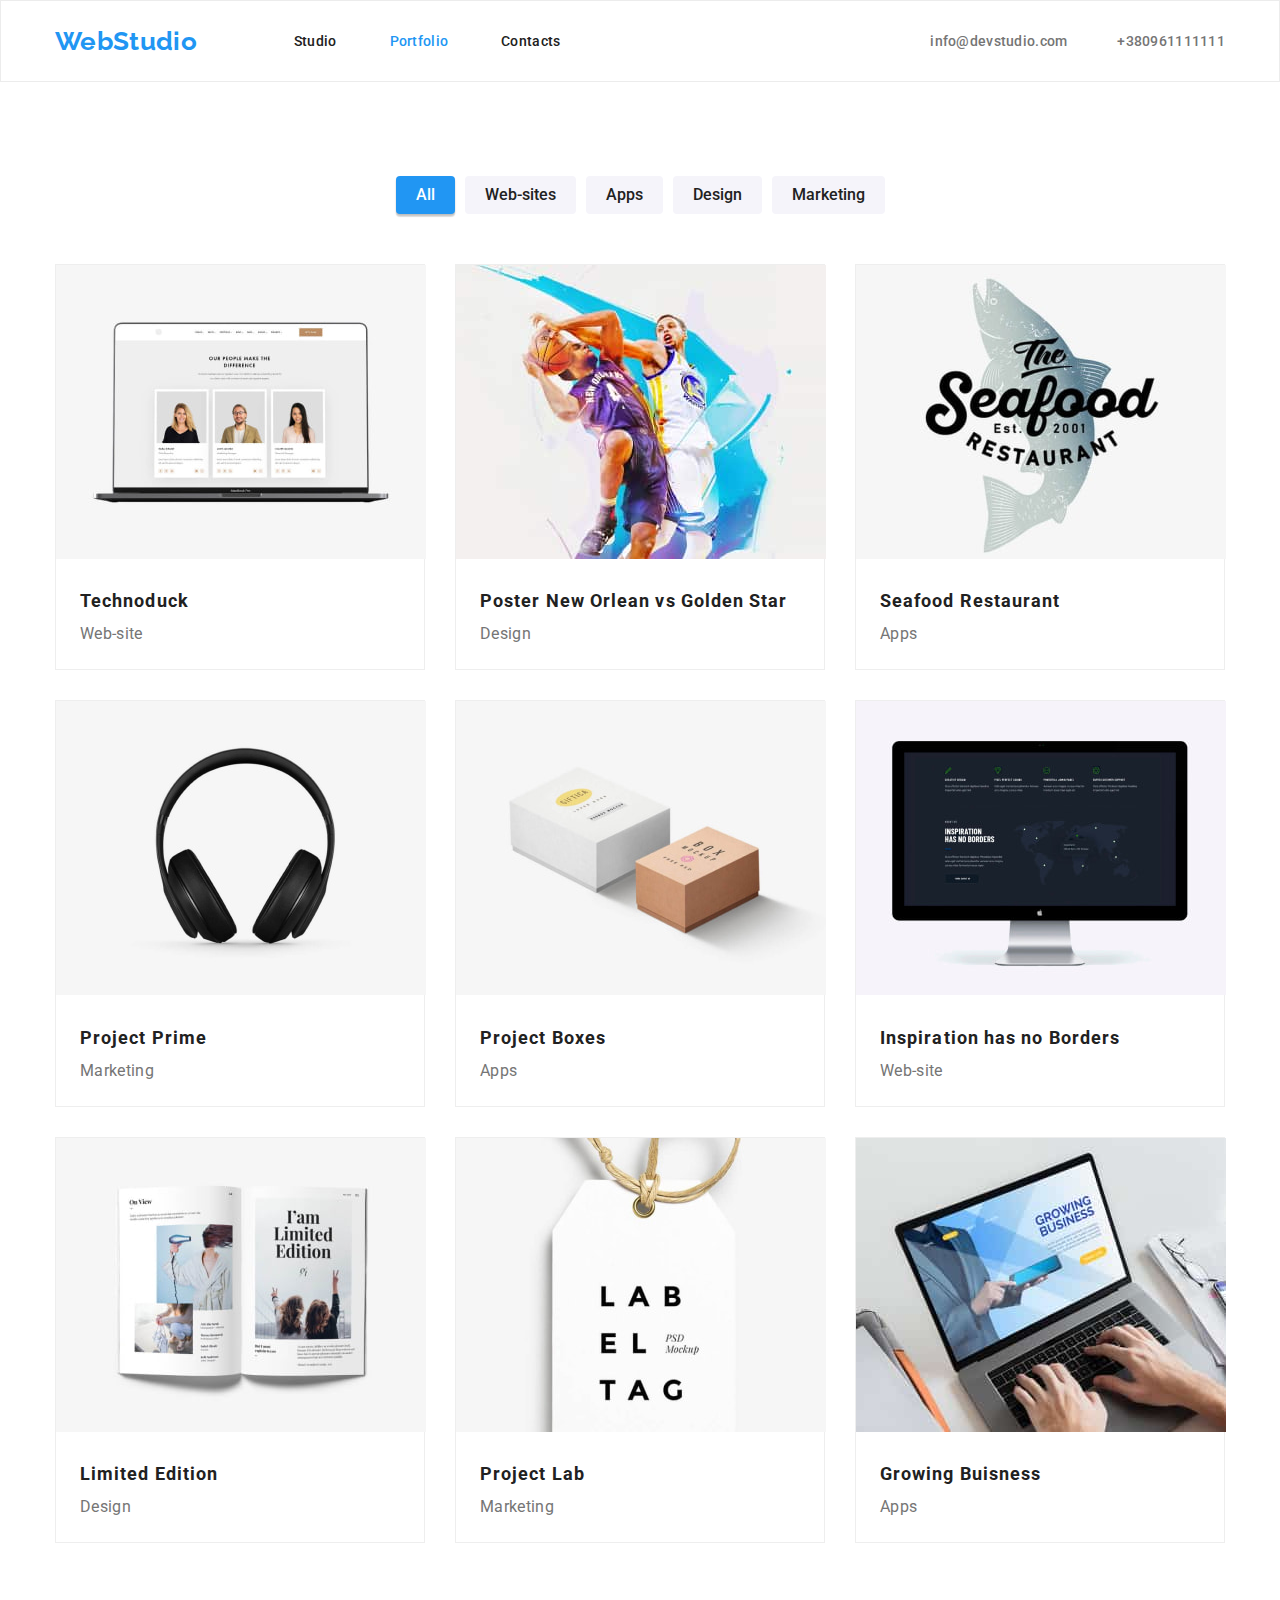
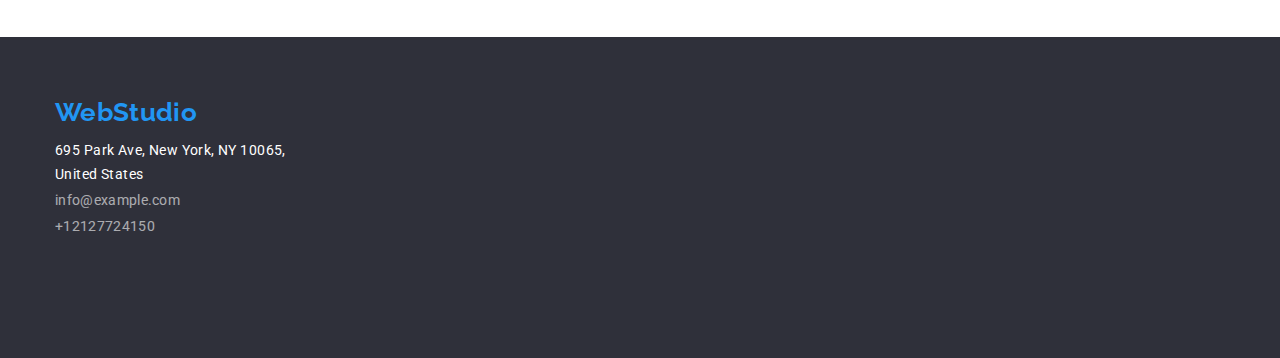
==== commit 212706e4: "visually hidden corrected" ====
--- a/portfolio.html
+++ b/portfolio.html
@@ -54,16 +54,13 @@
       <section class="section portfolio-button-section">
         <div class="container">
           <ul class="portfolio-button-list">
-            <li><button class="portfolio-filter current-filter" type="button">All</button></li>
-            <li><button class="portfolio-filter" type="button">Web-sites</button></li>
-            <li><button class="portfolio-filter" type="button">Apps</button></li>
-            <li><button class="portfolio-filter" type="button">Design</button></li>
-            <li><button class="portfolio-filter" type="button">Marketing</button></li>
+            <li class="portfolio-button-list-item"><button class="portfolio-filter current-filter" type="button">All</button></li>
+            <li class="portfolio-button-list-item"><button class="portfolio-filter" type="button">Web-sites</button></li>
+            <li class="portfolio-button-list-item"><button class="portfolio-filter" type="button">Apps</button></li>
+            <li class="portfolio-button-list-item"><button class="portfolio-filter" type="button">Design</button></li>
+            <li class="portfolio-button-list-item"><button class="portfolio-filter" type="button">Marketing</button></li>
           </ul>
-        </div>
-
-        <!-- Product Section -->
-        <div class="container product-container">
+          <!-- PRODUCT CATALOG -->
           <ul class="product-details-list">
             <li class="product-details-item">
               <img
--- a/css/styles.css
+++ b/css/styles.css
@@ -131,8 +131,8 @@
 
 /* Hero Section */
 .hero-section {
-    display: flex;
     background-color: var(--background-darkest-color);
+    padding: 200px 0;
 }
 
 .hero-title {
@@ -143,8 +143,7 @@
     letter-spacing: 0.06em;
     text-transform: uppercase;
     color: var(--secondary-title-color);
-    padding-top: 200px;
-    padding-bottom: 30px;
+    margin-bottom: 30px;
 }
 
 .hero-button {
@@ -161,9 +160,9 @@
     box-shadow: 0px 4px 4px rgba(0, 0, 0, 0.15);
     border-radius: 4px;
     margin: auto;
-    margin-bottom: 200px;
     padding: 10px 20px;
-    cursor: pointer
+    cursor: pointer;
+    border: none;
 }
 
 .hero-button:hover,
@@ -187,17 +186,27 @@
 
 .benefits-title {
     font-weight: 700;
+    font-size: 14px;
     line-height: calc(16/14);
     text-transform: uppercase;
-    padding-bottom: 10px;
+    margin-bottom: 10px;
 }
 
 .benefits-summary {
     line-height: calc(24/14);
     color: var(--secondary-text-color);
+    font-family: 'Roboto';
+    font-style: normal;
+    font-weight: 400;
+    font-size: 14px;
+    letter-spacing: 0.03em;
 }
 
 /* What we do */
+.what-we-do-section {
+    padding-bottom: 94px;
+}
+
 .what-we-do-title {
     font-weight: 700;
     font-size: 36px;
@@ -212,10 +221,6 @@
 
  .what-we-do-item:not(:last-child) {
      margin-right: 30px;
- }
-
- .what-we-do-item {
-    margin-bottom: 94px;
  }
 
 /* Our Team */
@@ -259,6 +264,7 @@
     font-size: 16px;
     line-height: calc(19/16);    
     text-align: center;
+    margin-bottom: 10px;
 }
 
 .our-team-role {
@@ -271,6 +277,7 @@
 /* Footer */
 .footer-section {
     background-color: var(--background-darkest-color);
+    padding: 60px 0;
 }
 
 .footer-container {
@@ -279,8 +286,7 @@
 }
 
 .footer-logo {
-    padding-top: 60px;
-    padding-bottom: 10px;
+    margin-bottom: 10px;
 }
 
 .footer-contacts-link-address {
@@ -308,6 +314,10 @@
     opacity: 0.6;
 }
 
+.footer-contacts-item:not(:last-child) {
+    margin-bottom: 2px;
+}
+
 .footer-contacts-link:hover,
 .footer-contacts-link:focus {
     color: var(--accent-color);
@@ -322,6 +332,14 @@
 .portfolio-button-list {
     display: flex;
     justify-content: center;
+}
+
+.portfolio-button-list-item {
+    margin-bottom: 50px;
+}
+
+.portfolio-button-list-item:not(:last-child) {
+    margin-right: 10px;
 }
 
 .portfolio-filter {
@@ -335,11 +353,10 @@
     border-radius: 4px;
     border: none;
     display: block;
-    margin-right: 10px;
-    margin-bottom: 50px;
+    
+    
     padding: 6px 20px;
-    cursor: pointer;
-    
+    cursor: pointer;   
 }
 
 .portfolio-filter:hover,
@@ -384,13 +401,12 @@
 .product-details-list {
    display: flex;
    flex-wrap: wrap;
-   gap: 30px;
 }
 
 .product-details-item {
     max-width: 370px;
     border: 1px solid #EEEEEE;
-    flex-basis: calc((100%-30px)/3);
+    flex-basis: calc((100%/3)-30px);
     
 }
 
@@ -399,6 +415,12 @@
     padding: 20px 24px;
 }
 
-
-
-
+.product-details-item:not(:nth-child(3n + 3)) {
+    margin-right: 30px;
+}
+
+.product-details-item:nth-child(-n + 6) {
+     margin-bottom: 30px;
+}
+
+
